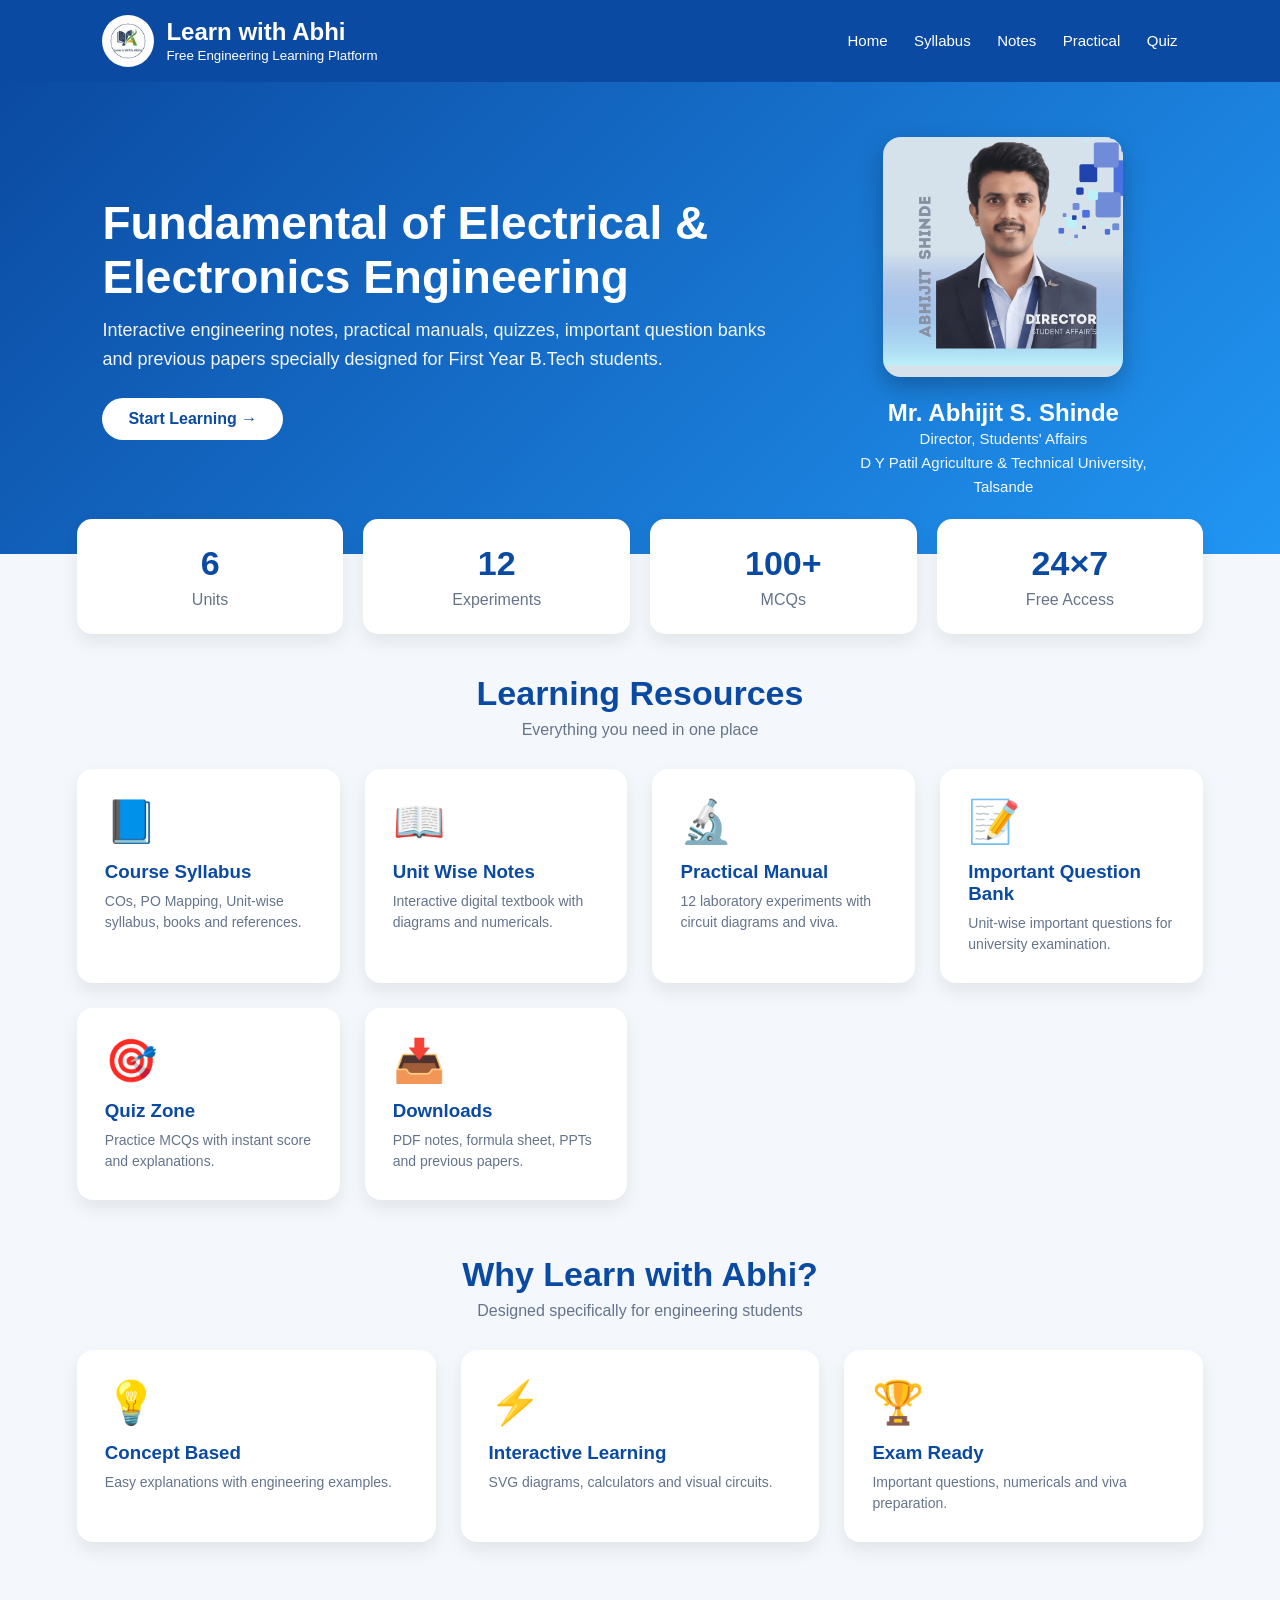
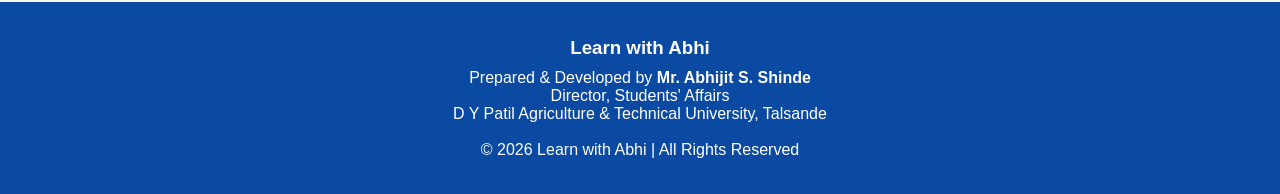
==== index.html @ 608d580d "Rename index .html to index.html" ====
<!DOCTYPE html>
<html lang="en">
<head>
<meta charset="UTF-8">
<meta name="viewport" content="width=device-width, initial-scale=1.0">
<title>Learn with Abhi | Free Engineering Notes</title>

<style>

*{
margin:0;
padding:0;
box-sizing:border-box;
scroll-behavior:smooth;
font-family:Arial,Helvetica,sans-serif;
}

body{
background:#F4F8FC;
color:#17345E;
}

/* ---------- HEADER ---------- */

header{
background:#0B4AA2;
padding:15px 8%;
display:flex;
justify-content:space-between;
align-items:center;
color:white;
}

.logo-area{
display:flex;
align-items:center;
gap:12px;
}

.logo-area img{
width:52px;
height:52px;
border-radius:50%;
background:white;
padding:4px;
}

nav a{
color:white;
text-decoration:none;
margin-left:22px;
font-size:15px;
}

/* ---------- HERO ---------- */

.hero{
background:linear-gradient(135deg,#0B4AA2,#2196F3);
color:white;
padding:55px 8%;
display:grid;
grid-template-columns:2fr 1fr;
align-items:center;
gap:30px;
}

.hero h1{
font-size:46px;
margin-bottom:12px;
}

.hero p{
font-size:18px;
line-height:1.6;
opacity:.95;
}

.btn{
display:inline-block;
margin-top:25px;
background:white;
color:#0B4AA2;
padding:12px 26px;
border-radius:30px;
text-decoration:none;
font-weight:bold;
}

.profile{
text-align:center;
}

.profile img{
width:240px;
border-radius:18px;
box-shadow:0 10px 25px rgba(0,0,0,.25);
}

.profile h3{
margin-top:18px;
font-size:24px;
}

.profile p{
font-size:15px;
}

/* ---------- STATS ---------- */

.stats{
width:88%;
margin:-35px auto 40px;
display:grid;
grid-template-columns:repeat(4,1fr);
gap:20px;
}

.stat{
background:white;
padding:25px;
border-radius:15px;
text-align:center;
box-shadow:0 8px 18px rgba(0,0,0,.08);
}

.stat h2{
color:#0B4AA2;
font-size:34px;
}

.stat p{
margin-top:8px;
color:#64748B;
}

/* ---------- SECTION ---------- */

.section{
width:88%;
margin:auto;
margin-bottom:55px;
}

.title{
text-align:center;
margin-bottom:30px;
}

.title h2{
font-size:34px;
color:#0B4AA2;
}

.title p{
color:#64748B;
margin-top:8px;
}

/* ---------- CARDS ---------- */

.cards{
display:grid;
grid-template-columns:repeat(auto-fit,minmax(260px,1fr));
gap:25px;
}

.card{
background:white;
padding:28px;
border-radius:16px;
text-decoration:none;
color:#17345E;
box-shadow:0 8px 18px rgba(0,0,0,.08);
transition:.3s;
}

.card:hover{
transform:translateY(-6px);
}

.icon{
font-size:42px;
margin-bottom:15px;
}

.card h3{
color:#0B4AA2;
margin-bottom:8px;
}

.card p{
color:#64748B;
font-size:14px;
line-height:1.5;
}

/* ---------- FOOTER ---------- */

footer{
background:#0B4AA2;
color:white;
padding:35px 8%;
margin-top:60px;
text-align:center;
}

footer h3{
margin-bottom:10px;
}

@media(max-width:900px){

.hero{
grid-template-columns:1fr;
text-align:center;
}

.stats{
grid-template-columns:repeat(2,1fr);
}

nav{
display:none;
}

}

</style>
</head>

<body>

<!-- ================= HEADER ================= -->

<header>

<div class="logo-area">

<img src="assets/images/logo.png" alt="logo">

<div>
<h2>Learn with Abhi</h2>
<small>Free Engineering Learning Platform</small>
</div>

</div>

<nav>

<a href="index.html">Home</a>
<a href="syllabus.html">Syllabus</a>
<a href="units/unit1.html">Notes</a>
<a href="practical/index.html">Practical</a>
<a href="quiz/index.html">Quiz</a>

</nav>

</header>

<!-- ================= HERO ================= -->

<section class="hero">

<div>

<h1>Fundamental of Electrical & Electronics Engineering</h1>

<p>
Interactive engineering notes, practical manuals, quizzes,
important question banks and previous papers specially designed
for First Year B.Tech students.
</p>

<a class="btn" href="units/unit1.html">
Start Learning →
</a>

</div>

<div class="profile">

<img src="assets/images/abhi.png" alt="Abhijit Shinde">

<h3>Mr. Abhijit S. Shinde</h3>

<p>
Director, Students' Affairs<br>
D Y Patil Agriculture & Technical University, Talsande
</p>

</div>

</section>

<!-- ================= STATS ================= -->

<section class="stats">

<div class="stat">
<h2>6</h2>
<p>Units</p>
</div>

<div class="stat">
<h2>12</h2>
<p>Experiments</p>
</div>

<div class="stat">
<h2>100+</h2>
<p>MCQs</p>
</div>

<div class="stat">
<h2>24×7</h2>
<p>Free Access</p>
</div>

</section>

<!-- ================= NAVIGATION ================= -->

<section class="section">

<div class="title">

<h2>Learning Resources</h2>

<p>Everything you need in one place</p>

</div>

<div class="cards">

<a class="card" href="syllabus.html">

<div class="icon">📘</div>

<h3>Course Syllabus</h3>

<p>
COs, PO Mapping, Unit-wise syllabus, books and references.
</p>

</a>

<a class="card" href="units/unit1.html">

<div class="icon">📖</div>

<h3>Unit Wise Notes</h3>

<p>
Interactive digital textbook with diagrams and numericals.
</p>

</a>

<a class="card" href="practical/index.html">

<div class="icon">🔬</div>

<h3>Practical Manual</h3>

<p>
12 laboratory experiments with circuit diagrams and viva.
</p>

</a>

<a class="card" href="question-bank.html">

<div class="icon">📝</div>

<h3>Important Question Bank</h3>

<p>
Unit-wise important questions for university examination.
</p>

</a>

<a class="card" href="quiz/index.html">

<div class="icon">🎯</div>

<h3>Quiz Zone</h3>

<p>
Practice MCQs with instant score and explanations.
</p>

</a>

<a class="card" href="downloads/index.html">

<div class="icon">📥</div>

<h3>Downloads</h3>

<p>
PDF notes, formula sheet, PPTs and previous papers.
</p>

</a>

</div>

</section>

<!-- ================= ABOUT ================= -->

<section class="section">

<div class="title">

<h2>Why Learn with Abhi?</h2>

<p>Designed specifically for engineering students</p>

</div>

<div class="cards">

<div class="card">
<div class="icon">💡</div>
<h3>Concept Based</h3>
<p>Easy explanations with engineering examples.</p>
</div>

<div class="card">
<div class="icon">⚡</div>
<h3>Interactive Learning</h3>
<p>SVG diagrams, calculators and visual circuits.</p>
</div>

<div class="card">
<div class="icon">🏆</div>
<h3>Exam Ready</h3>
<p>Important questions, numericals and viva preparation.</p>
</div>

</div>

</section>

<!-- ================= FOOTER ================= -->

<footer>

<h3>Learn with Abhi</h3>

<p>
Prepared & Developed by <b>Mr. Abhijit S. Shinde</b>
</p>

<p>
Director, Students' Affairs<br>
D Y Patil Agriculture & Technical University, Talsande
</p>

<br>

<p>© 2026 Learn with Abhi | All Rights Reserved</p>

</footer>

</body>
</html>
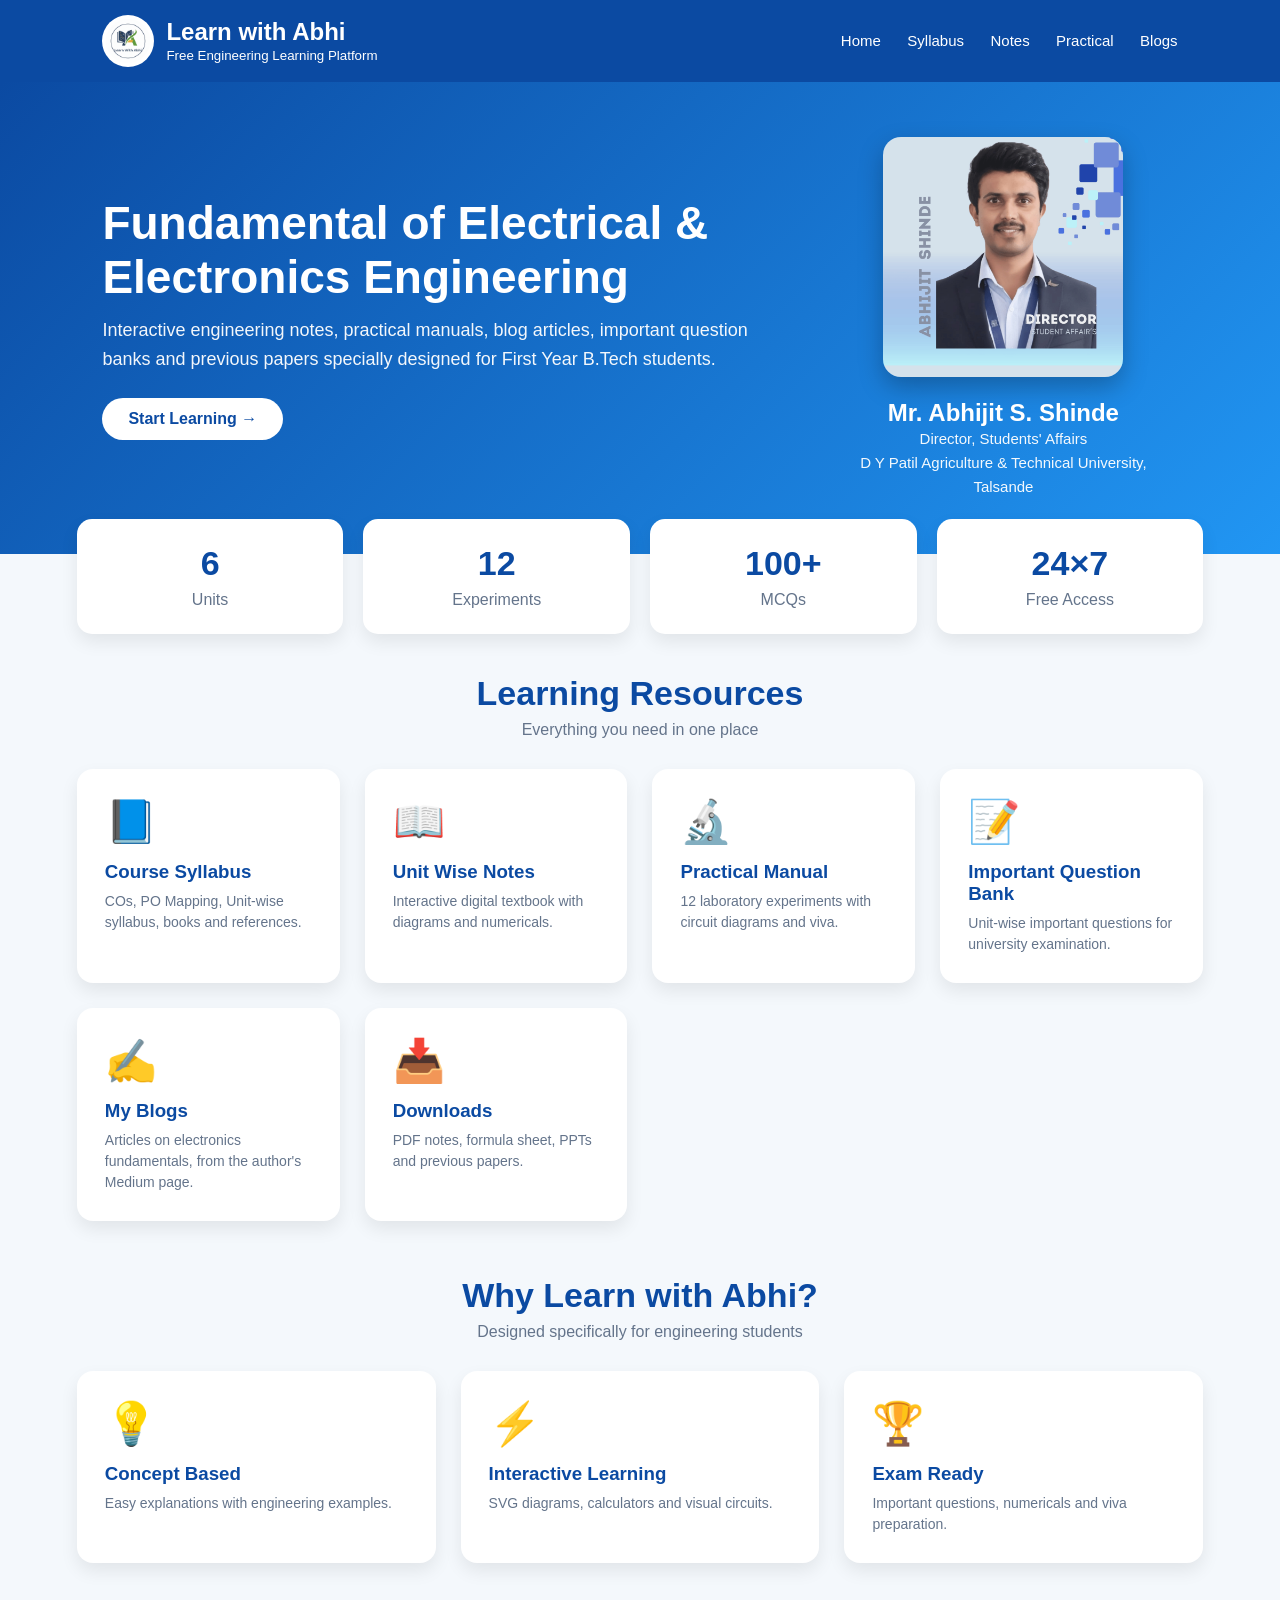
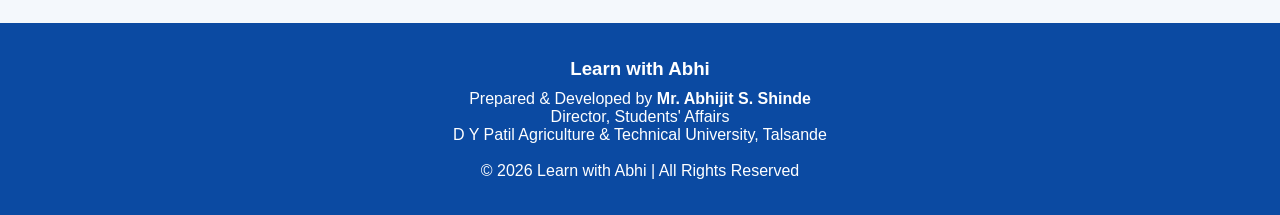
==== commit 2c1b51f2: "Replace Quiz Zone tab with My Blogs The Quiz Zone page was an unstyled placeholder with no real cont" ====
--- a/index.html
+++ b/index.html
@@ -251,7 +251,7 @@
 <a href="syllabus.html">Syllabus</a>
 <a href="units/unit1.html">Notes</a>
 <a href="practical/index.html">Practical</a>
-<a href="quiz/index.html">Quiz</a>
+<a href="blogs/index.html">Blogs</a>
 
 </nav>
 
@@ -266,7 +266,7 @@
 <h1>Fundamental of Electrical & Electronics Engineering</h1>
 
 <p>
-Interactive engineering notes, practical manuals, quizzes,
+Interactive engineering notes, practical manuals, blog articles,
 important question banks and previous papers specially designed
 for First Year B.Tech students.
 </p>
@@ -380,14 +380,14 @@
 
 </a>
 
-<a class="card" href="quiz/index.html">
-
-<div class="icon">🎯</div>
-
-<h3>Quiz Zone</h3>
-
-<p>
-Practice MCQs with instant score and explanations.
+<a class="card" href="blogs/index.html">
+
+<div class="icon">✍️</div>
+
+<h3>My Blogs</h3>
+
+<p>
+Articles on electronics fundamentals, from the author's Medium page.
 </p>
 
 </a>
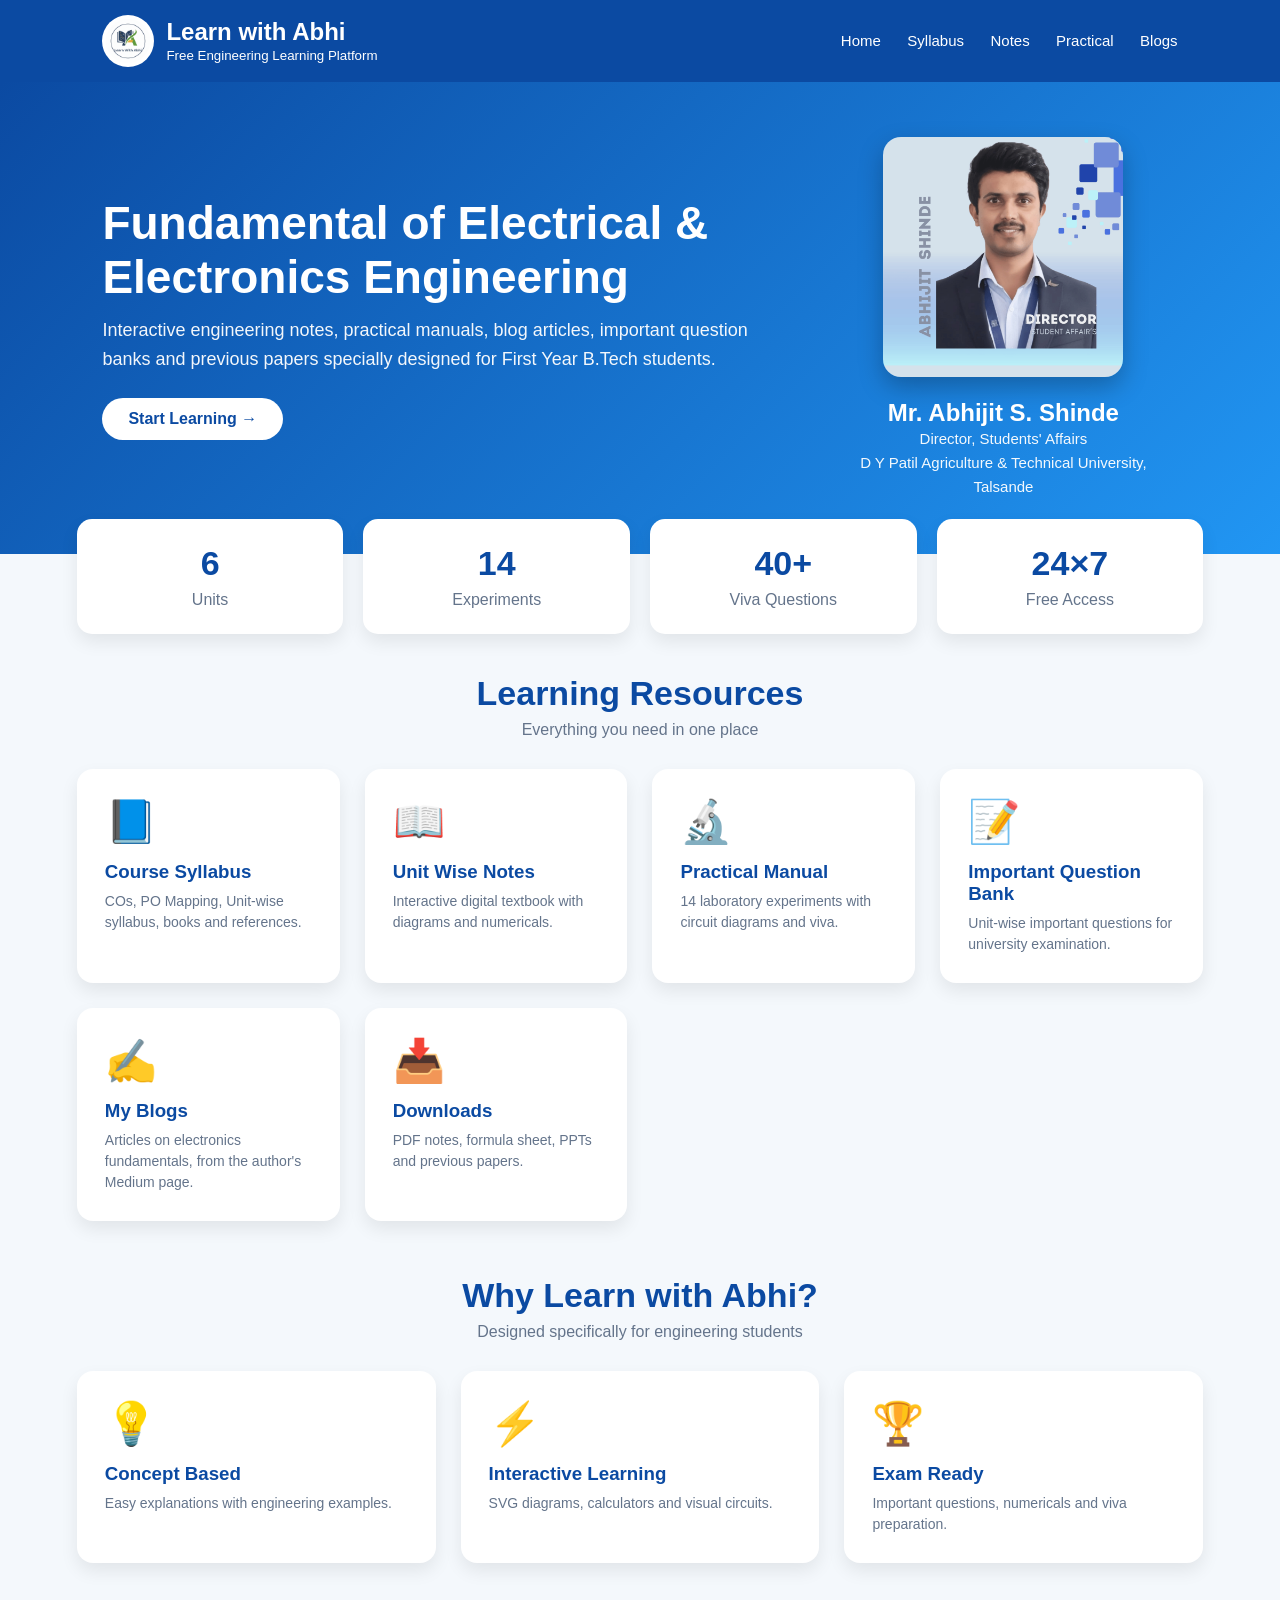
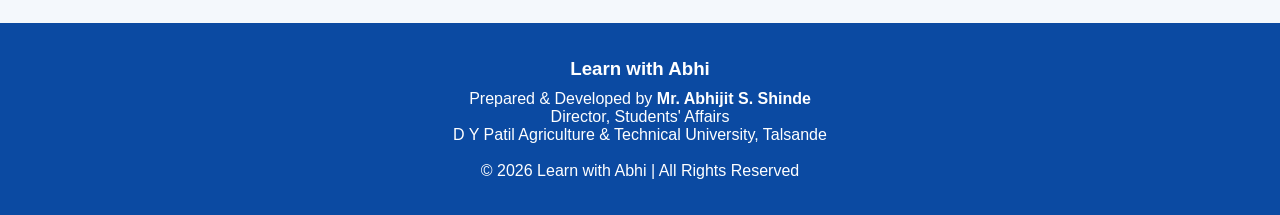
==== commit 33386a3b: "Update homepage stats: 14 experiments, Viva Questions instead of MCQs Experiment count corrected fro" ====
--- a/index.html
+++ b/index.html
@@ -302,13 +302,13 @@
 </div>
 
 <div class="stat">
-<h2>12</h2>
+<h2>14</h2>
 <p>Experiments</p>
 </div>
 
 <div class="stat">
-<h2>100+</h2>
-<p>MCQs</p>
+<h2>40+</h2>
+<p>Viva Questions</p>
 </div>
 
 <div class="stat">
@@ -363,7 +363,7 @@
 <h3>Practical Manual</h3>
 
 <p>
-12 laboratory experiments with circuit diagrams and viva.
+14 laboratory experiments with circuit diagrams and viva.
 </p>
 
 </a>
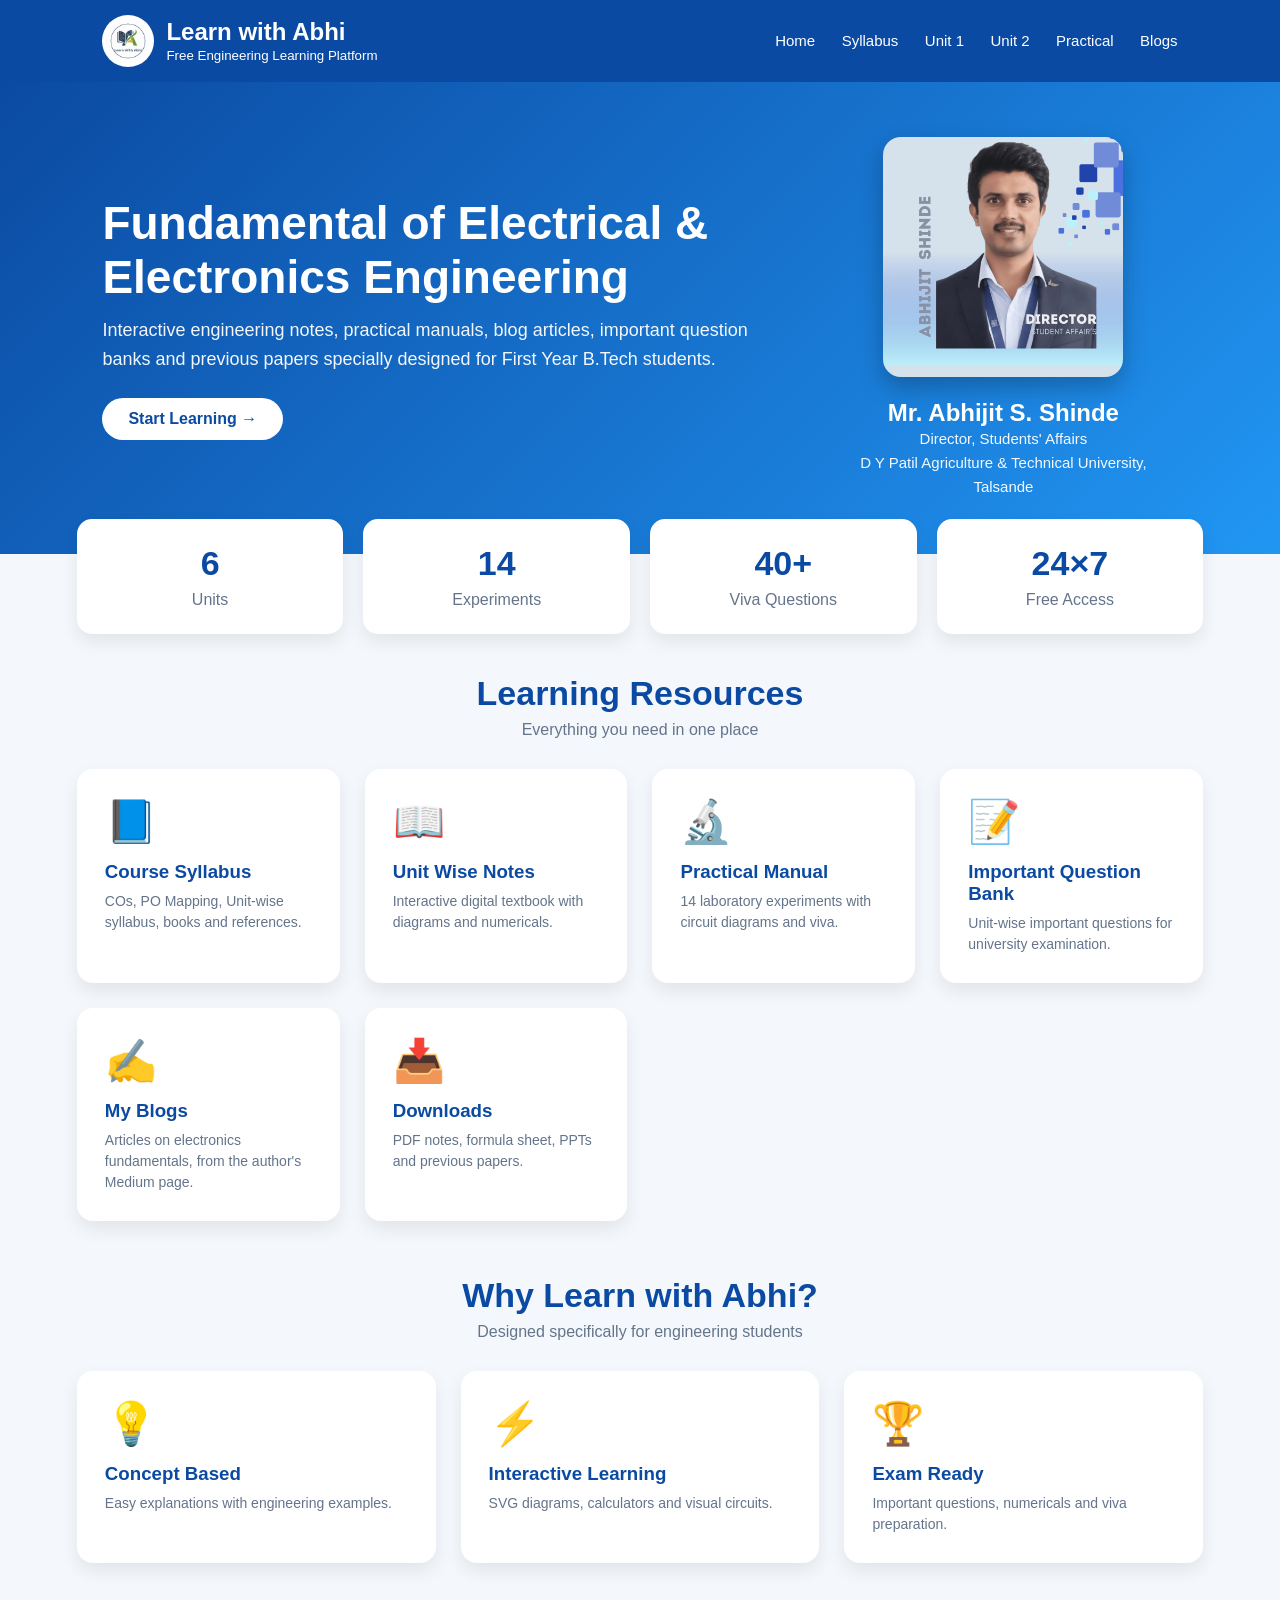
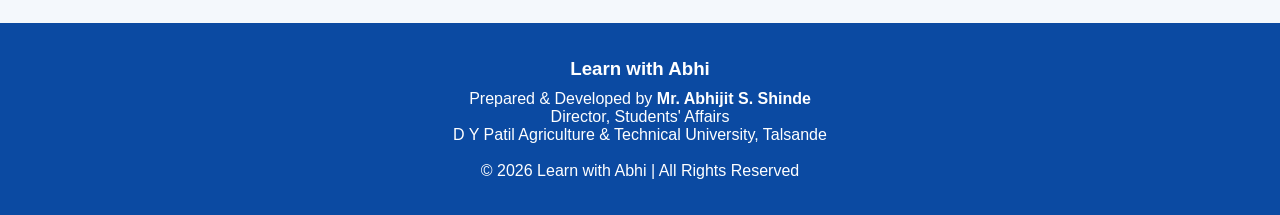
==== commit 3343d4f3: "Add Unit 2 - DC Motor (Basic Principle + Construction) Covers the first two subtopics of Unit 2 syll" ====
--- a/index.html
+++ b/index.html
@@ -249,7 +249,8 @@
 
 <a href="index.html">Home</a>
 <a href="syllabus.html">Syllabus</a>
-<a href="units/unit1.html">Notes</a>
+<a href="units/unit1.html">Unit 1</a>
+<a href="units/unit2.html">Unit 2</a>
 <a href="practical/index.html">Practical</a>
 <a href="blogs/index.html">Blogs</a>
 
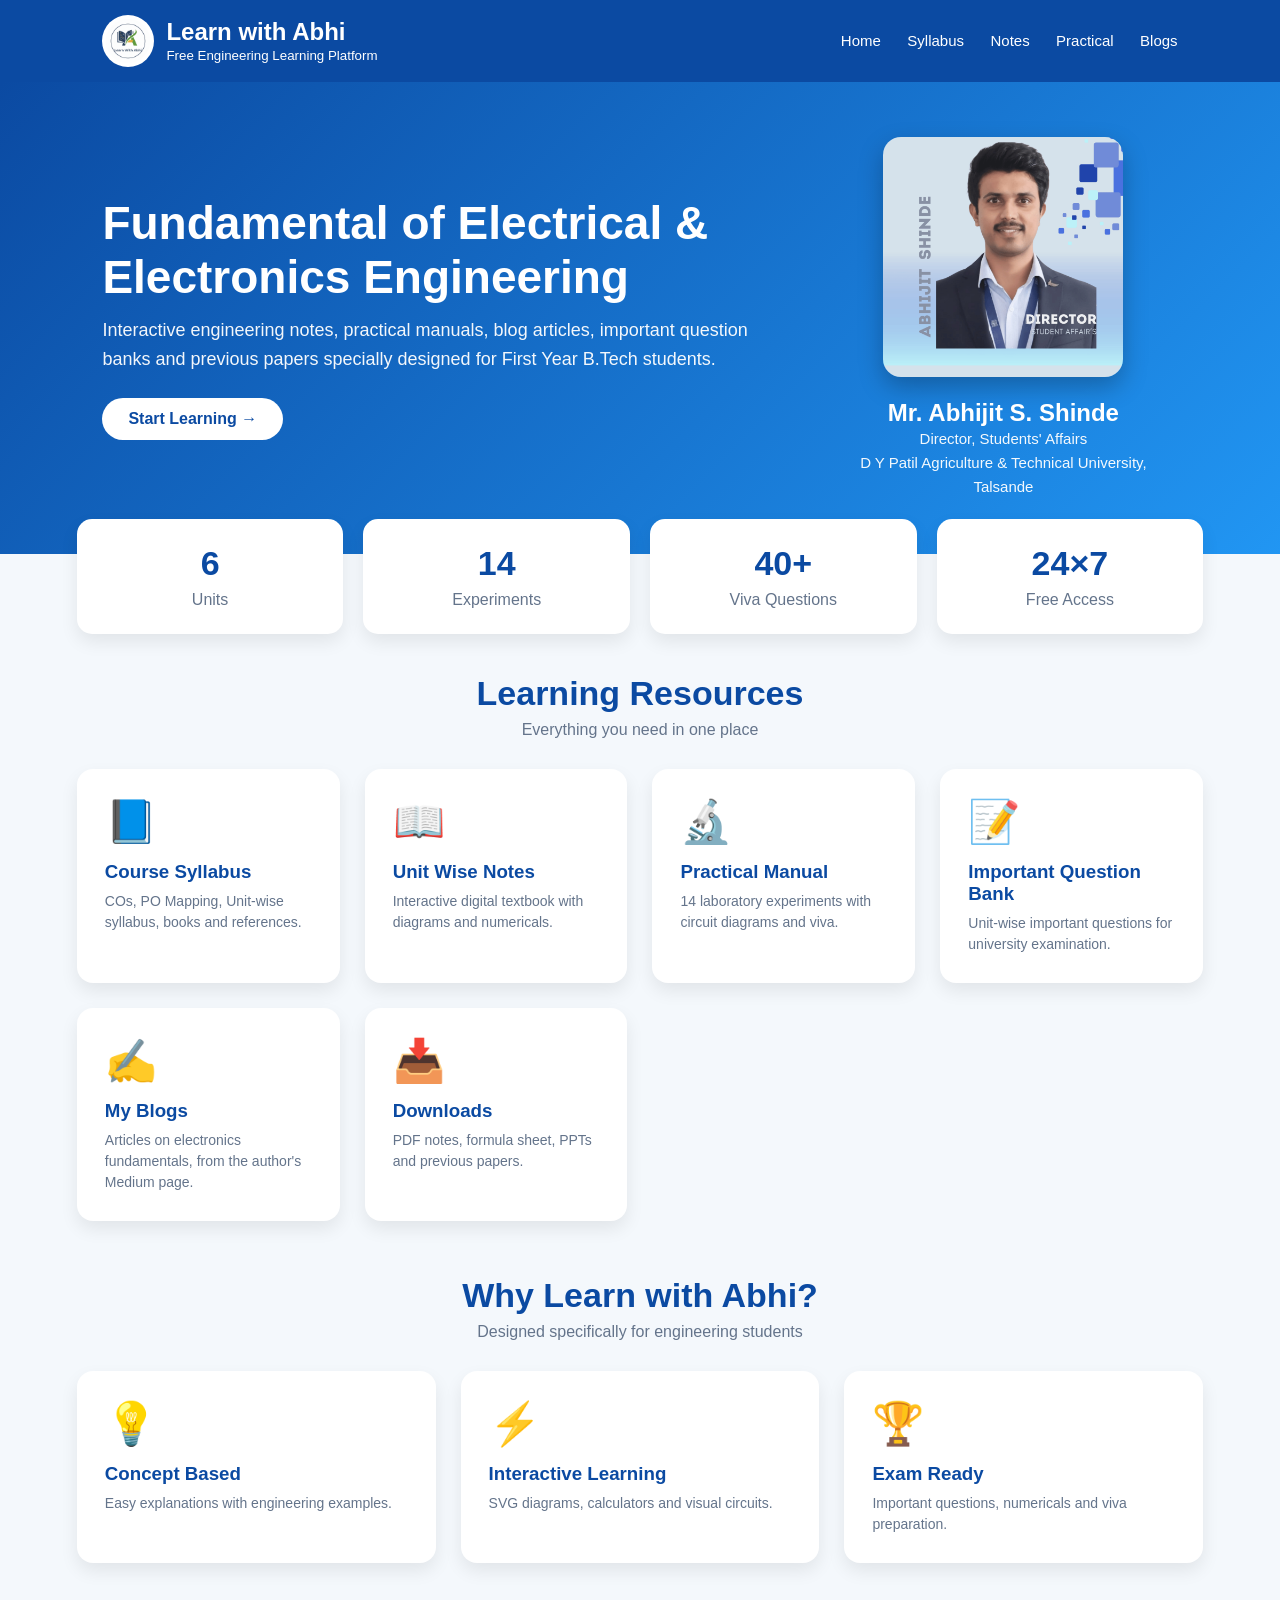
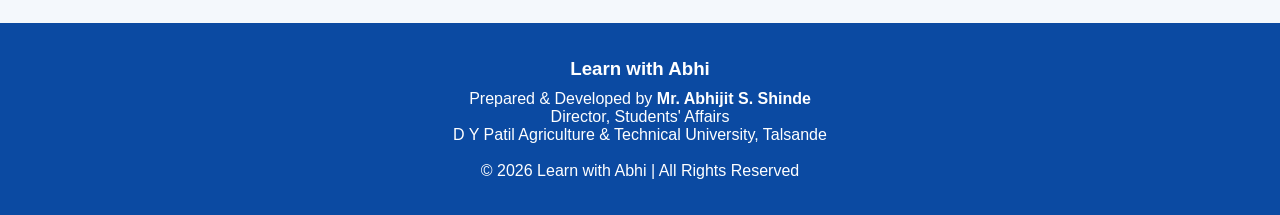
==== commit c944e717: "Remove separate Unit 1/Unit 2 nav tabs on homepage Collapses the top-right nav back to a single "Not" ====
--- a/index.html
+++ b/index.html
@@ -249,8 +249,7 @@
 
 <a href="index.html">Home</a>
 <a href="syllabus.html">Syllabus</a>
-<a href="units/unit1.html">Unit 1</a>
-<a href="units/unit2.html">Unit 2</a>
+<a href="units/index.html">Notes</a>
 <a href="practical/index.html">Practical</a>
 <a href="blogs/index.html">Blogs</a>
 
@@ -345,7 +344,7 @@
 
 </a>
 
-<a class="card" href="units/unit1.html">
+<a class="card" href="units/index.html">
 
 <div class="icon">📖</div>
 
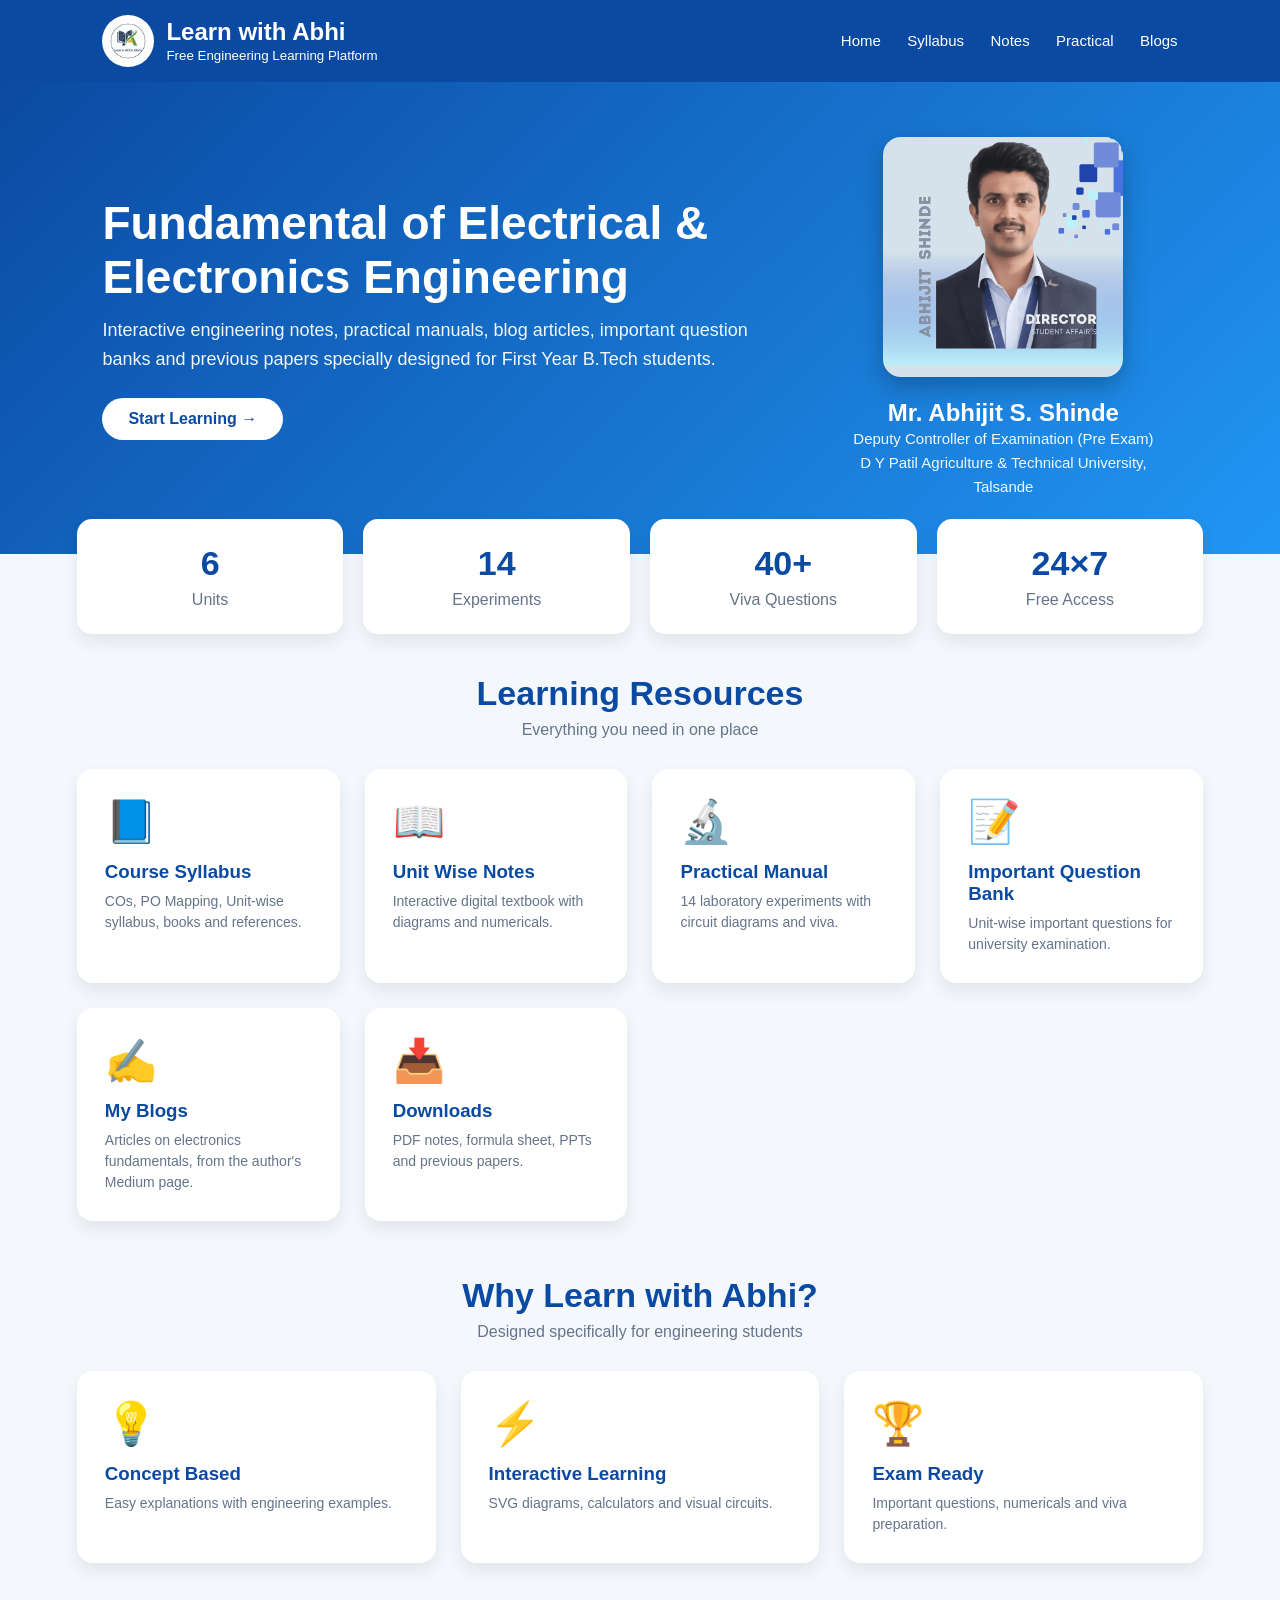
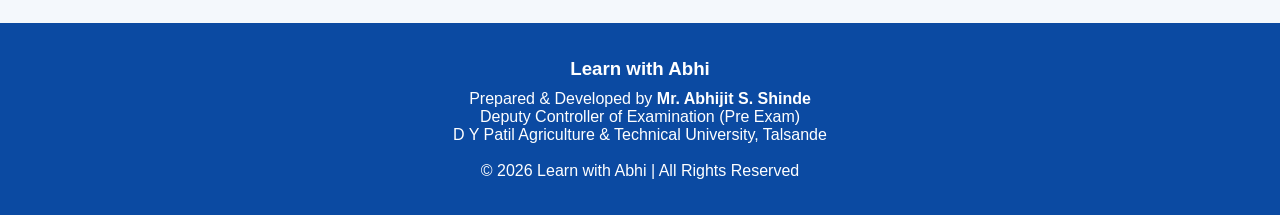
==== commit 392b779e: "Update designation to Deputy Controller of Examination (Pre Exam) Replaces "Director, Students' Affa" ====
--- a/index.html
+++ b/index.html
@@ -284,7 +284,7 @@
 <h3>Mr. Abhijit S. Shinde</h3>
 
 <p>
-Director, Students' Affairs<br>
+Deputy Controller of Examination (Pre Exam)<br>
 D Y Patil Agriculture & Technical University, Talsande
 </p>
 
@@ -455,7 +455,7 @@
 </p>
 
 <p>
-Director, Students' Affairs<br>
+Deputy Controller of Examination (Pre Exam)<br>
 D Y Patil Agriculture & Technical University, Talsande
 </p>
 
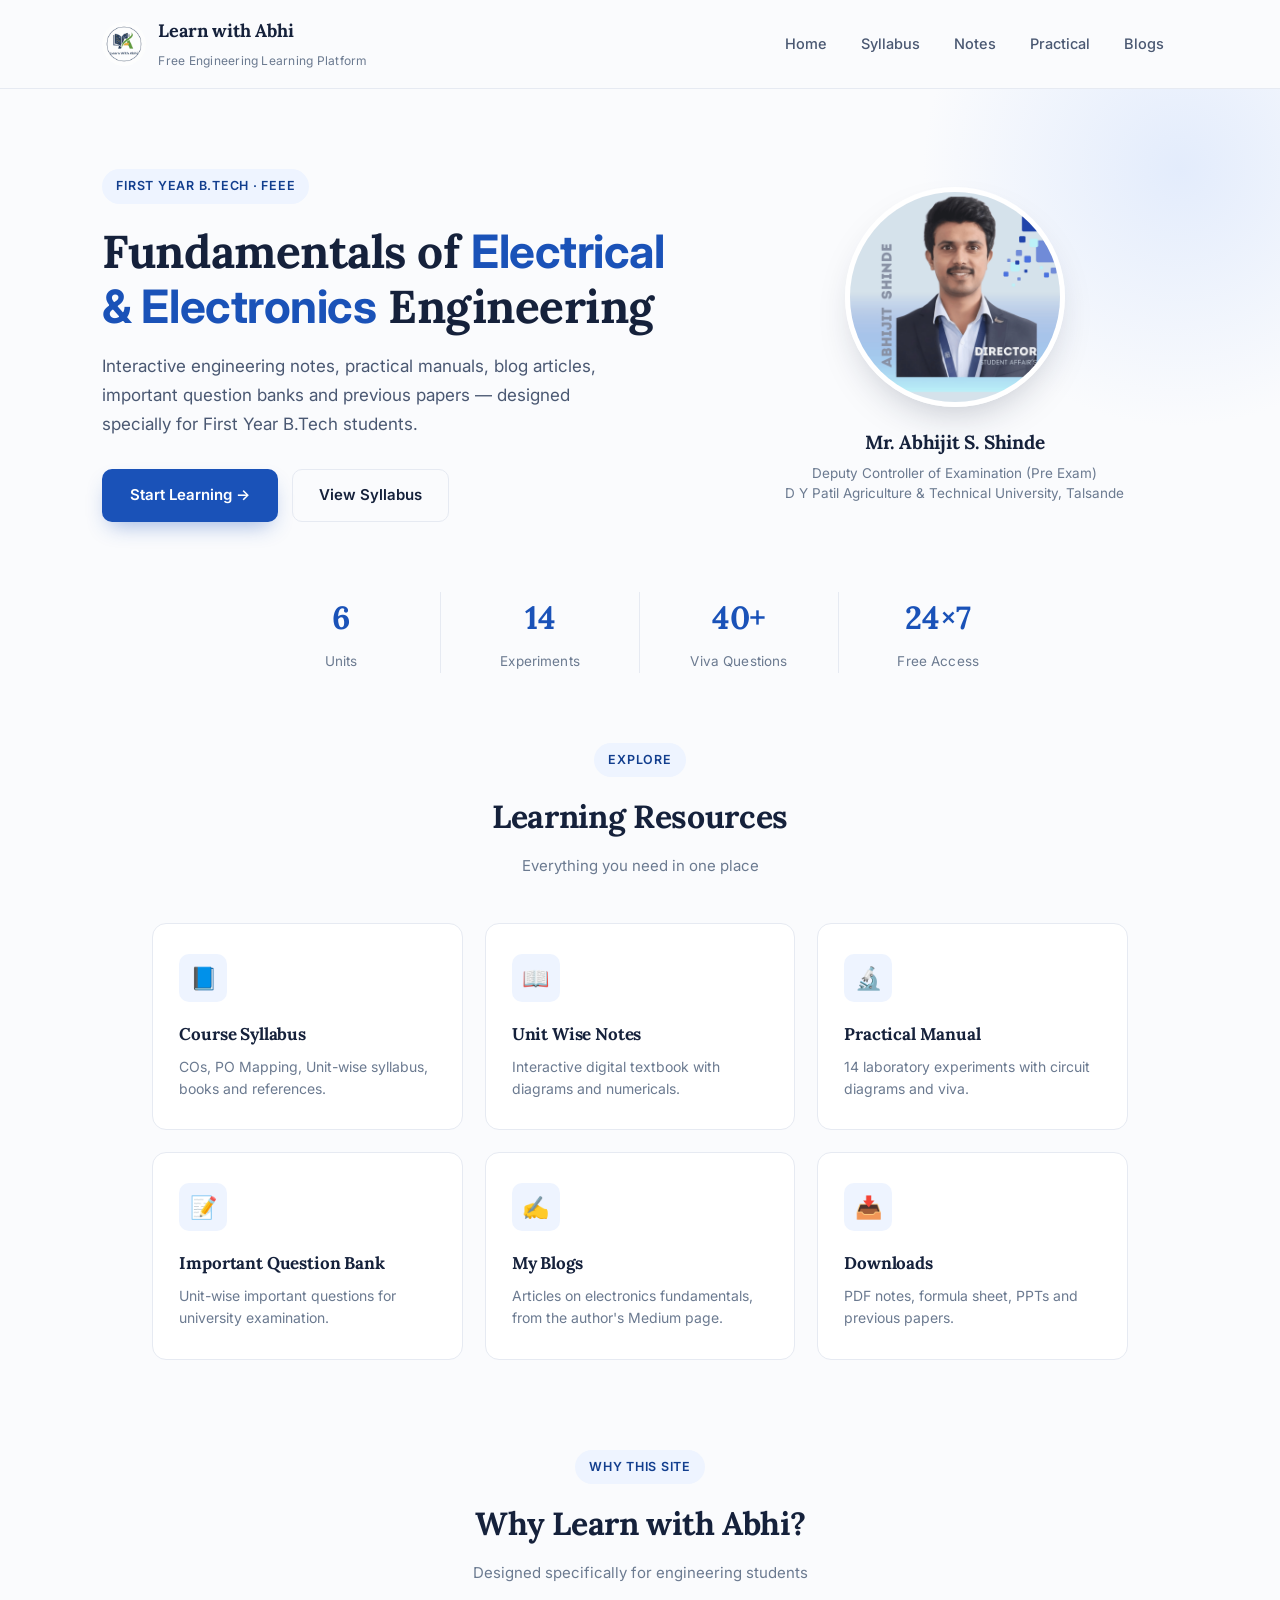
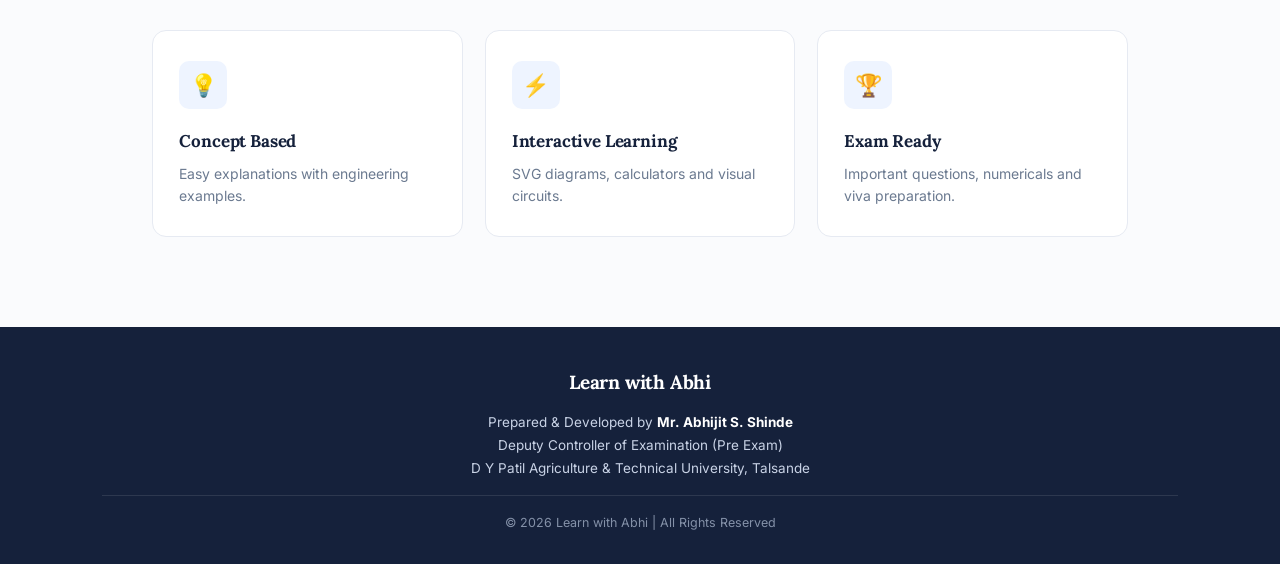
==== commit b2544e32: "Redesign homepage: Modern Minimal visual refresh (preview) Introduces a new design system for the si" ====
--- a/index.html
+++ b/index.html
@@ -5,30 +5,59 @@
 <meta name="viewport" content="width=device-width, initial-scale=1.0">
 <title>Learn with Abhi | Free Engineering Notes</title>
 
+<link rel="preconnect" href="https://fonts.googleapis.com">
+<link rel="preconnect" href="https://fonts.gstatic.com" crossorigin>
+<link href="https://fonts.googleapis.com/css2?family=Inter:wght@400;500;600;700;800&family=Lora:ital,wght@0,600;0,700;1,500&display=swap" rel="stylesheet">
+
 <style>
+
+:root{
+--ink:#15213B;
+--ink-soft:#4A5872;
+--muted:#6B7A90;
+--accent:#1A52B8;
+--accent-dark:#123E8E;
+--accent-light:#EEF4FF;
+--accent-light-2:#E3ECFC;
+--line:#E6EAF2;
+--bg:#FAFBFD;
+--white:#FFFFFF;
+--gold:#C8932A;
+}
 
 *{
 margin:0;
 padding:0;
 box-sizing:border-box;
 scroll-behavior:smooth;
-font-family:Arial,Helvetica,sans-serif;
+font-family:'Inter',Arial,Helvetica,sans-serif;
 }
 
 body{
-background:#F4F8FC;
-color:#17345E;
+background:var(--bg);
+color:var(--ink);
+line-height:1.65;
+-webkit-font-smoothing:antialiased;
+}
+
+h1,h2,h3{
+font-family:'Lora',Georgia,serif;
+letter-spacing:-.01em;
 }
 
 /* ---------- HEADER ---------- */
 
 header{
-background:#0B4AA2;
-padding:15px 8%;
+position:sticky;
+top:0;
+z-index:50;
+background:rgba(250,251,253,.92);
+backdrop-filter:blur(8px);
+border-bottom:1px solid var(--line);
+padding:16px 8%;
 display:flex;
 justify-content:space-between;
 align-items:center;
-color:white;
 }
 
 .logo-area{
@@ -38,122 +67,248 @@
 }
 
 .logo-area img{
-width:52px;
-height:52px;
+width:44px;
+height:44px;
 border-radius:50%;
-background:white;
-padding:4px;
+object-fit:cover;
+}
+
+.logo-area h2{
+font-size:18px;
+color:var(--ink);
+font-weight:700;
+}
+
+.logo-area small{
+color:var(--muted);
+font-size:12px;
+letter-spacing:.02em;
+}
+
+nav{
+display:flex;
+align-items:center;
+gap:6px;
 }
 
 nav a{
-color:white;
+color:var(--ink-soft);
 text-decoration:none;
-margin-left:22px;
-font-size:15px;
+padding:8px 14px;
+font-size:14.5px;
+font-weight:500;
+border-radius:8px;
+transition:.2s;
+}
+
+nav a:hover{
+color:var(--accent-dark);
+background:var(--accent-light);
 }
 
 /* ---------- HERO ---------- */
 
+.hero-wrap{
+position:relative;
+overflow:hidden;
+}
+
+.hero-wrap::before{
+content:"";
+position:absolute;
+top:-180px;
+right:-160px;
+width:520px;
+height:520px;
+border-radius:50%;
+background:radial-gradient(circle at center, var(--accent-light-2) 0%, rgba(227,236,252,0) 70%);
+z-index:0;
+}
+
 .hero{
-background:linear-gradient(135deg,#0B4AA2,#2196F3);
-color:white;
-padding:55px 8%;
+position:relative;
+z-index:1;
+padding:80px 8% 60px;
 display:grid;
-grid-template-columns:2fr 1fr;
-align-items:center;
-gap:30px;
+grid-template-columns:1.3fr 1fr;
+align-items:center;
+gap:50px;
+max-width:1280px;
+margin:0 auto;
+}
+
+.eyebrow{
+display:inline-flex;
+align-items:center;
+gap:8px;
+background:var(--accent-light);
+color:var(--accent-dark);
+font-size:12.5px;
+font-weight:600;
+letter-spacing:.06em;
+text-transform:uppercase;
+padding:7px 14px;
+border-radius:20px;
+margin-bottom:20px;
 }
 
 .hero h1{
 font-size:46px;
-margin-bottom:12px;
+font-weight:700;
+line-height:1.18;
+color:var(--ink);
+margin-bottom:18px;
+}
+
+.hero h1 em{
+font-style:normal;
+color:var(--accent);
 }
 
 .hero p{
-font-size:18px;
-line-height:1.6;
-opacity:.95;
+font-size:17px;
+line-height:1.7;
+color:var(--ink-soft);
+max-width:520px;
+}
+
+.btn-row{
+display:flex;
+gap:14px;
+margin-top:30px;
+flex-wrap:wrap;
 }
 
 .btn{
-display:inline-block;
-margin-top:25px;
-background:white;
-color:#0B4AA2;
-padding:12px 26px;
-border-radius:30px;
+display:inline-flex;
+align-items:center;
+gap:8px;
+background:var(--accent);
+color:white;
+padding:13px 28px;
+border-radius:10px;
 text-decoration:none;
-font-weight:bold;
+font-weight:600;
+font-size:15px;
+transition:.2s;
+box-shadow:0 10px 22px -8px rgba(26,82,184,.45);
+}
+
+.btn:hover{
+background:var(--accent-dark);
+transform:translateY(-2px);
+}
+
+.btn-outline{
+display:inline-flex;
+align-items:center;
+gap:8px;
+background:transparent;
+color:var(--ink);
+padding:13px 26px;
+border-radius:10px;
+text-decoration:none;
+font-weight:600;
+font-size:15px;
+border:1.5px solid var(--line);
+transition:.2s;
+}
+
+.btn-outline:hover{
+border-color:var(--accent);
+color:var(--accent-dark);
 }
 
 .profile{
 text-align:center;
 }
 
-.profile img{
-width:240px;
-border-radius:18px;
-box-shadow:0 10px 25px rgba(0,0,0,.25);
+.profile-photo{
+width:220px;
+height:220px;
+border-radius:50%;
+object-fit:cover;
+border:5px solid var(--white);
+box-shadow:0 18px 40px -16px rgba(21,33,59,.28);
+margin:0 auto;
+display:block;
 }
 
 .profile h3{
-margin-top:18px;
-font-size:24px;
+margin-top:20px;
+font-size:19px;
+font-weight:700;
+color:var(--ink);
 }
 
 .profile p{
-font-size:15px;
+font-size:13.5px;
+color:var(--muted);
+margin-top:4px;
+line-height:1.5;
 }
 
 /* ---------- STATS ---------- */
 
 .stats{
-width:88%;
-margin:-35px auto 40px;
+max-width:1000px;
+margin:10px auto 70px;
+padding:0 8%;
 display:grid;
 grid-template-columns:repeat(4,1fr);
-gap:20px;
 }
 
 .stat{
-background:white;
-padding:25px;
-border-radius:15px;
 text-align:center;
-box-shadow:0 8px 18px rgba(0,0,0,.08);
+padding:0 10px;
+border-right:1px solid var(--line);
+}
+
+.stat:last-child{
+border-right:none;
 }
 
 .stat h2{
-color:#0B4AA2;
-font-size:34px;
+color:var(--accent);
+font-size:32px;
+font-weight:700;
 }
 
 .stat p{
-margin-top:8px;
-color:#64748B;
+margin-top:6px;
+color:var(--muted);
+font-size:13.5px;
+letter-spacing:.01em;
 }
 
 /* ---------- SECTION ---------- */
 
 .section{
-width:88%;
-margin:auto;
-margin-bottom:55px;
+max-width:1180px;
+margin:0 auto;
+padding:0 8%;
+margin-bottom:90px;
 }
 
 .title{
 text-align:center;
-margin-bottom:30px;
+margin-bottom:44px;
+}
+
+.title .eyebrow{
+margin-bottom:14px;
 }
 
 .title h2{
-font-size:34px;
-color:#0B4AA2;
+font-size:32px;
+color:var(--ink);
+font-weight:700;
 }
 
 .title p{
-color:#64748B;
-margin-top:8px;
+color:var(--muted);
+margin-top:10px;
+font-size:15px;
 }
 
 /* ---------- CARDS ---------- */
@@ -161,51 +316,77 @@
 .cards{
 display:grid;
 grid-template-columns:repeat(auto-fit,minmax(260px,1fr));
-gap:25px;
+gap:22px;
 }
 
 .card{
-background:white;
-padding:28px;
-border-radius:16px;
+background:var(--white);
+padding:30px 26px;
+border-radius:14px;
 text-decoration:none;
-color:#17345E;
-box-shadow:0 8px 18px rgba(0,0,0,.08);
-transition:.3s;
+color:var(--ink);
+border:1px solid var(--line);
+transition:.25s;
 }
 
 .card:hover{
-transform:translateY(-6px);
+border-color:var(--accent);
+box-shadow:0 16px 32px -20px rgba(21,33,59,.22);
+transform:translateY(-4px);
 }
 
 .icon{
-font-size:42px;
-margin-bottom:15px;
+width:48px;
+height:48px;
+display:flex;
+align-items:center;
+justify-content:center;
+font-size:22px;
+background:var(--accent-light);
+border-radius:10px;
+margin-bottom:18px;
 }
 
 .card h3{
-color:#0B4AA2;
+color:var(--ink);
 margin-bottom:8px;
+font-size:17px;
+font-weight:700;
 }
 
 .card p{
-color:#64748B;
+color:var(--muted);
 font-size:14px;
-line-height:1.5;
+line-height:1.55;
 }
 
 /* ---------- FOOTER ---------- */
 
 footer{
-background:#0B4AA2;
+background:var(--ink);
+color:#C9D3E6;
+padding:40px 8% 30px;
+margin-top:40px;
+text-align:center;
+}
+
+footer h3{
 color:white;
-padding:35px 8%;
-margin-top:60px;
-text-align:center;
-}
-
-footer h3{
-margin-bottom:10px;
+margin-bottom:12px;
+font-size:19px;
+}
+
+footer p{
+font-size:13.5px;
+line-height:1.7;
+}
+
+footer .fine{
+margin-top:16px;
+padding-top:16px;
+border-top:1px solid rgba(255,255,255,.1);
+color:#8491A8;
+font-size:12.5px;
 }
 
 @media(max-width:900px){
@@ -213,10 +394,24 @@
 .hero{
 grid-template-columns:1fr;
 text-align:center;
+padding-top:50px;
+}
+
+.hero p{
+margin:0 auto;
+}
+
+.btn-row{
+justify-content:center;
 }
 
 .stats{
 grid-template-columns:repeat(2,1fr);
+row-gap:28px;
+}
+
+.stat:nth-child(2n){
+border-right:none;
 }
 
 nav{
@@ -259,33 +454,38 @@
 
 <!-- ================= HERO ================= -->
 
+<div class="hero-wrap">
+
 <section class="hero">
 
 <div>
 
-<h1>Fundamental of Electrical & Electronics Engineering</h1>
+<span class="eyebrow">First Year B.Tech &middot; FEEE</span>
+
+<h1>Fundamentals of <em>Electrical &amp; Electronics</em> Engineering</h1>
 
 <p>
 Interactive engineering notes, practical manuals, blog articles,
-important question banks and previous papers specially designed
+important question banks and previous papers — designed specially
 for First Year B.Tech students.
 </p>
 
-<a class="btn" href="units/unit1.html">
-Start Learning →
-</a>
+<div class="btn-row">
+<a class="btn" href="units/index.html">Start Learning →</a>
+<a class="btn-outline" href="syllabus.html">View Syllabus</a>
+</div>
 
 </div>
 
 <div class="profile">
 
-<img src="assets/images/abhi.png" alt="Abhijit Shinde">
+<img class="profile-photo" src="assets/images/abhi.png" alt="Abhijit Shinde">
 
 <h3>Mr. Abhijit S. Shinde</h3>
 
 <p>
 Deputy Controller of Examination (Pre Exam)<br>
-D Y Patil Agriculture & Technical University, Talsande
+D Y Patil Agriculture &amp; Technical University, Talsande
 </p>
 
 </div>
@@ -318,12 +518,16 @@
 
 </section>
 
+</div>
+
 <!-- ================= NAVIGATION ================= -->
 
 <section class="section">
 
 <div class="title">
 
+<span class="eyebrow">Explore</span>
+
 <h2>Learning Resources</h2>
 
 <p>Everything you need in one place</p>
@@ -413,6 +617,8 @@
 <section class="section">
 
 <div class="title">
+
+<span class="eyebrow">Why This Site</span>
 
 <h2>Why Learn with Abhi?</h2>
 
@@ -451,17 +657,15 @@
 <h3>Learn with Abhi</h3>
 
 <p>
-Prepared & Developed by <b>Mr. Abhijit S. Shinde</b>
+Prepared &amp; Developed by <b style="color:white;">Mr. Abhijit S. Shinde</b>
 </p>
 
 <p>
 Deputy Controller of Examination (Pre Exam)<br>
-D Y Patil Agriculture & Technical University, Talsande
-</p>
-
-<br>
-
-<p>© 2026 Learn with Abhi | All Rights Reserved</p>
+D Y Patil Agriculture &amp; Technical University, Talsande
+</p>
+
+<p class="fine">© 2026 Learn with Abhi | All Rights Reserved</p>
 
 </footer>
 
